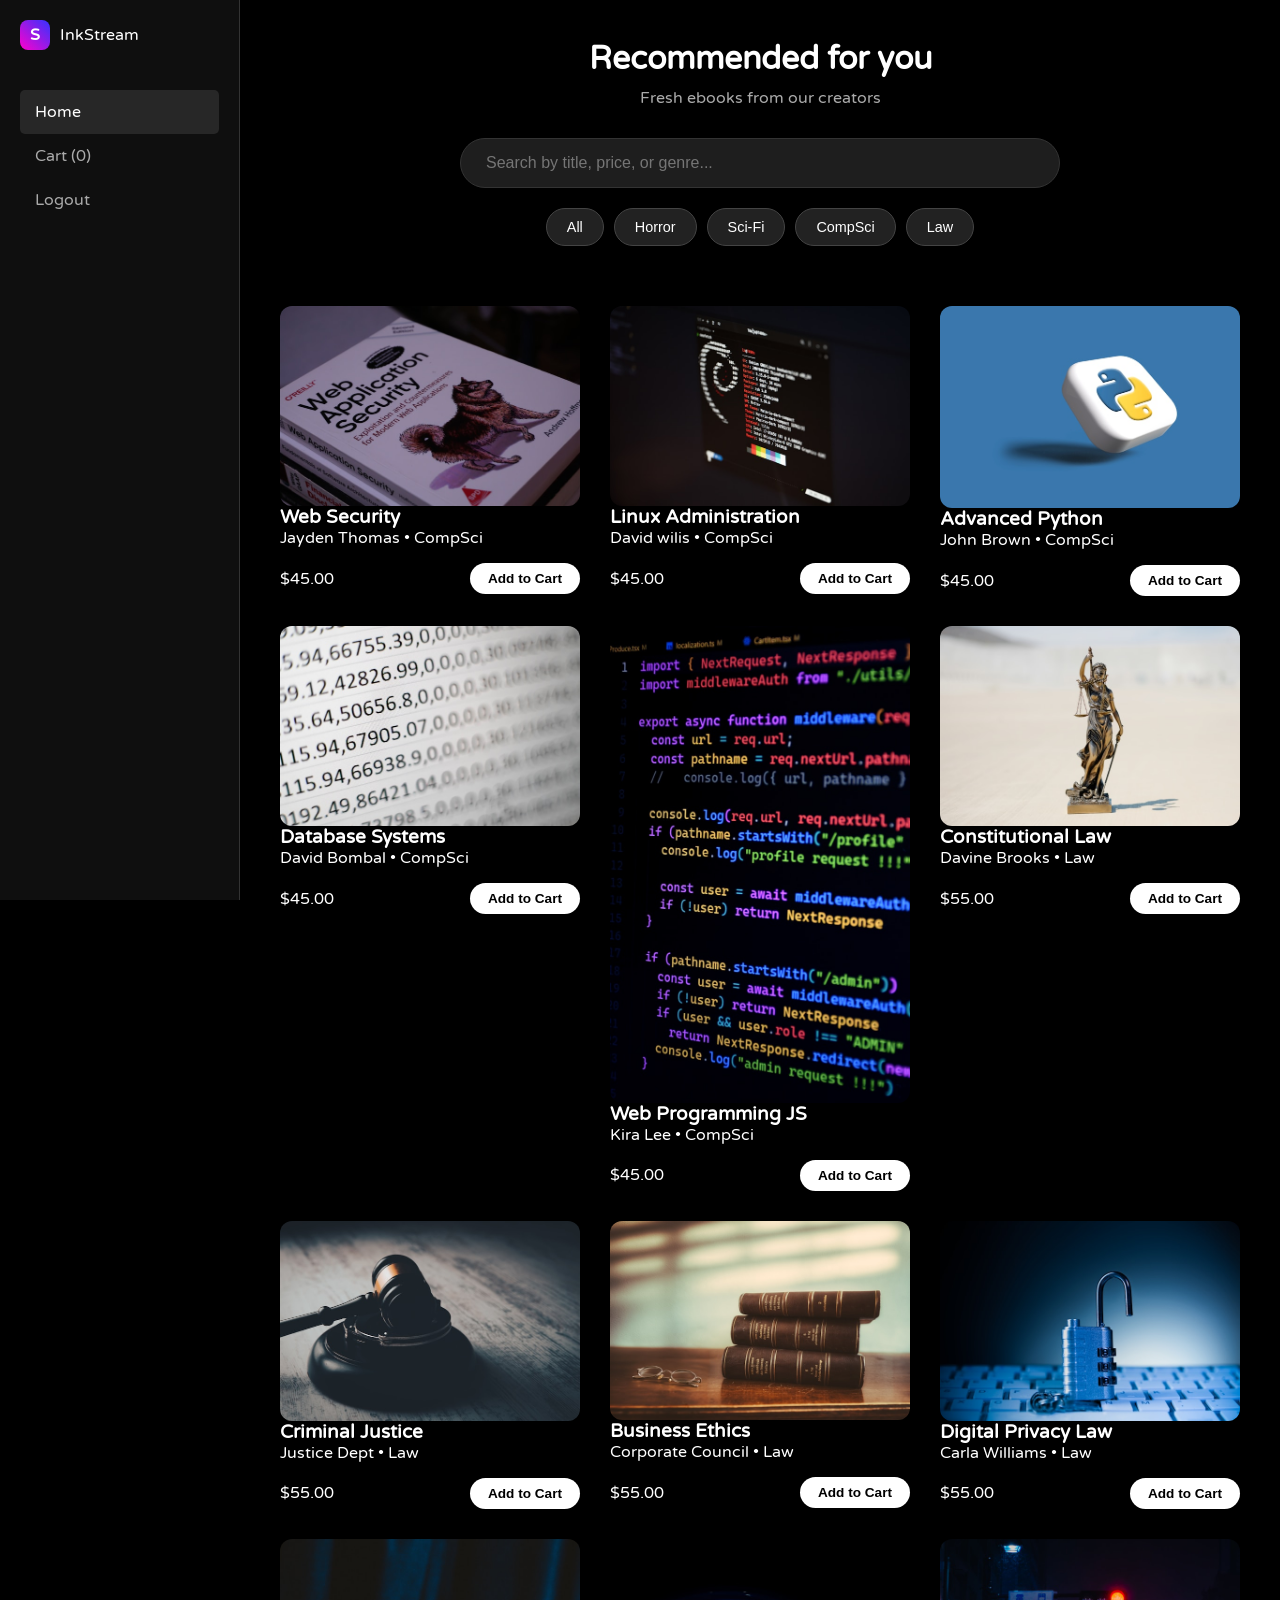
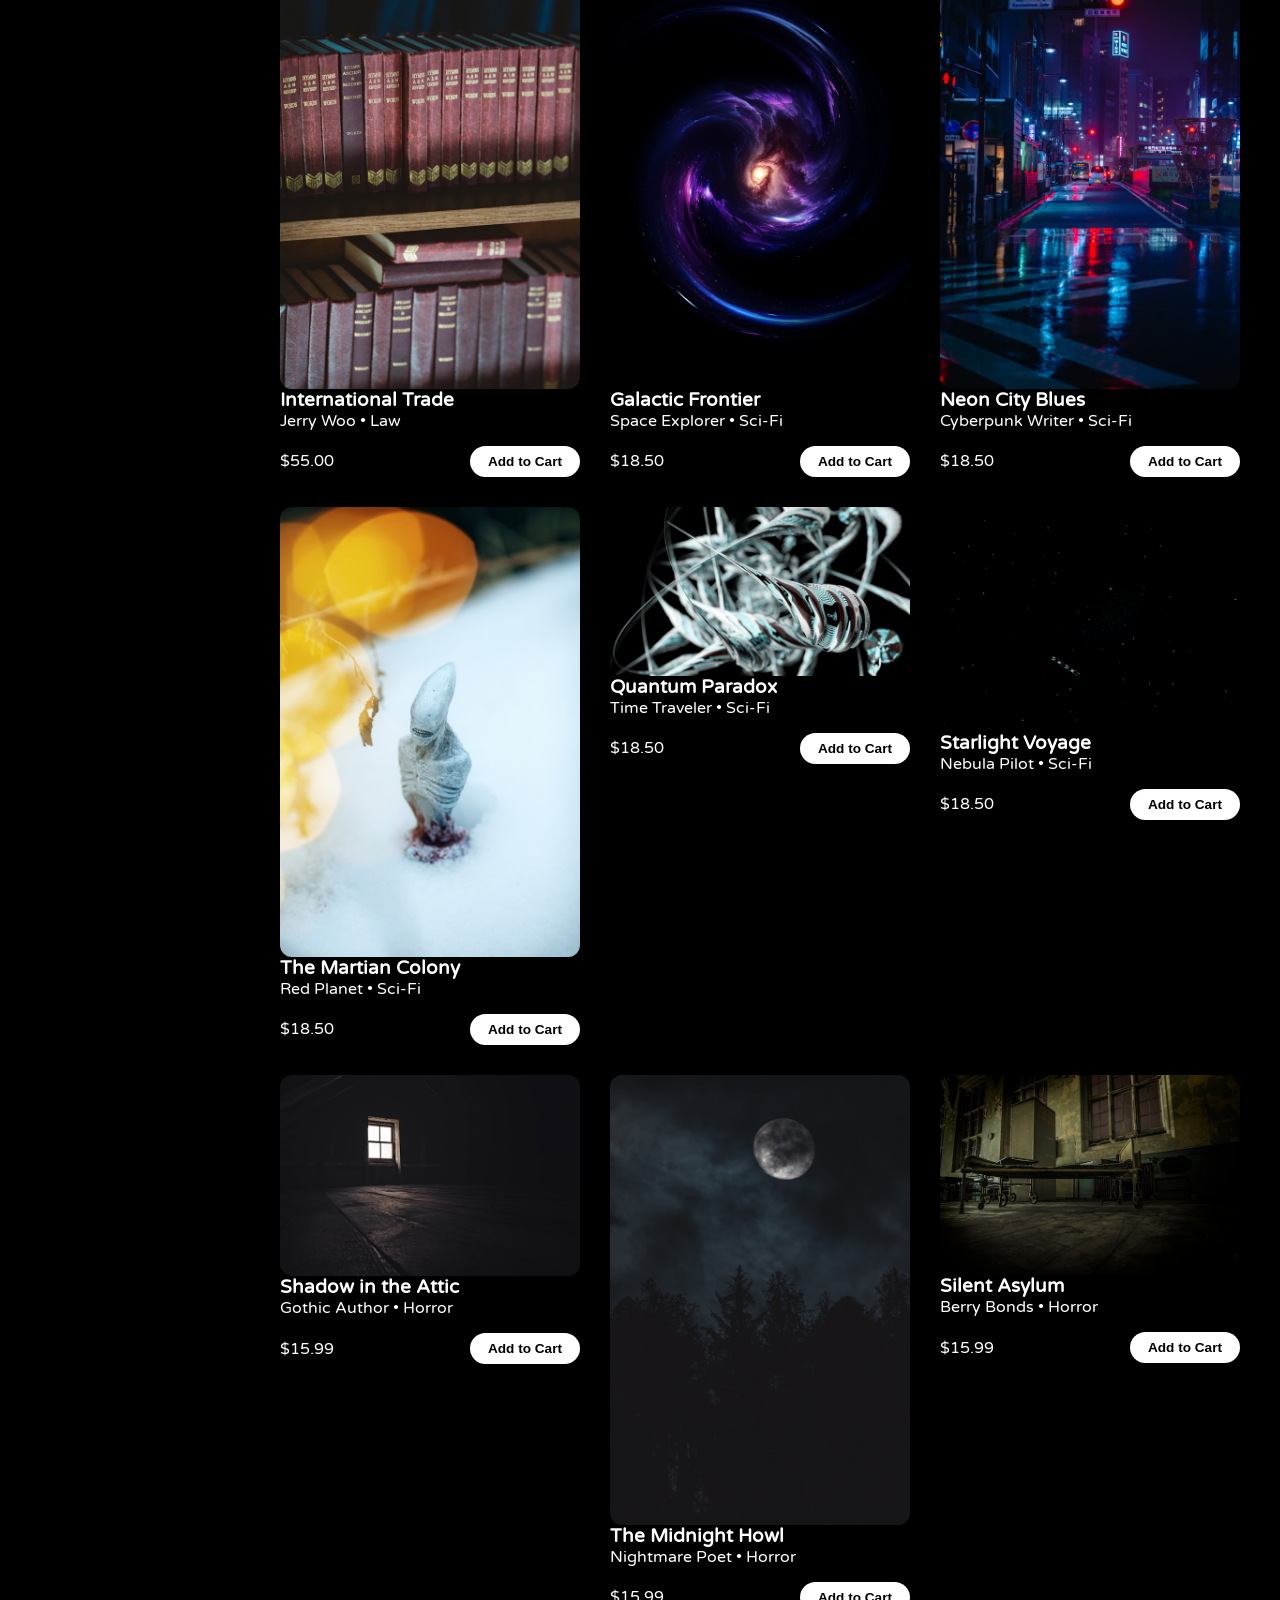
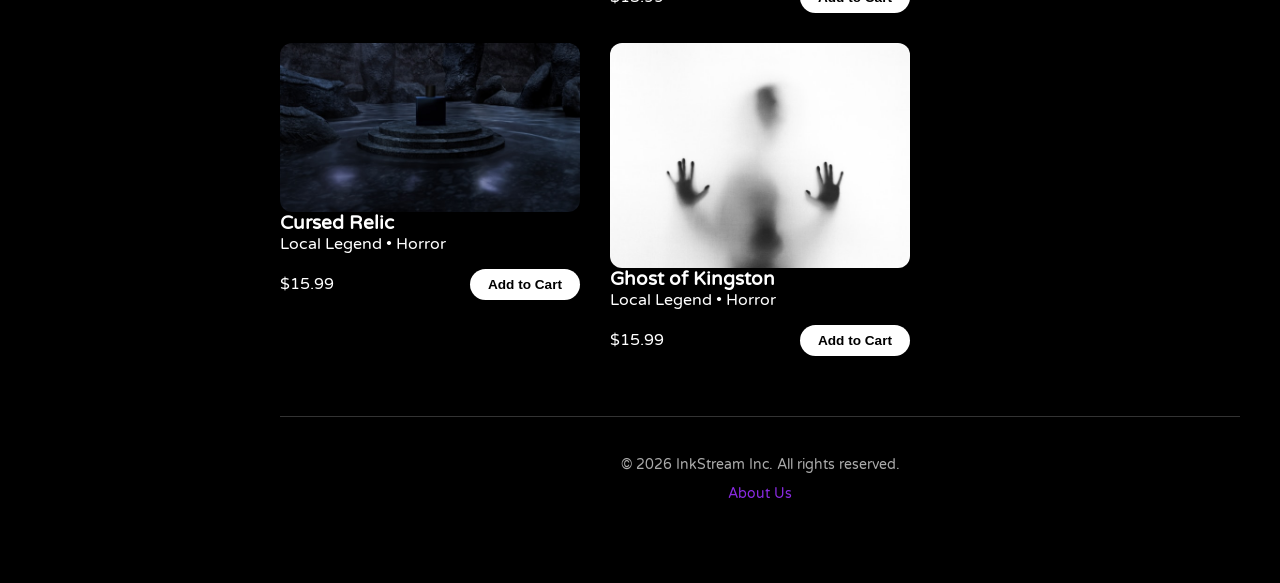
==== 2210171_Jayden_Thomas/Codes/products.html @ f6383609 "Add files via upload" ====
<!DOCTYPE html>
<html lang="en">
<head>
    <meta charset="UTF-8">
    <title>InkStream - Library</title>
    <link rel="preconnect" href="https://fonts.googleapis.com">
    <link rel="preconnect" href="https://fonts.gstatic.com" crossorigin>
    <link href="https://fonts.googleapis.com/css2?family=Audiowide&family=Varela+Round&display=swap" rel="stylesheet">
    <link rel="stylesheet" href="../CSS/products.css">
</head>
<body class="library-body">
    <nav class="sidebar">
        <div class="logo-container">
            <span class="logo-icon">S</span>
            <span class="logo-text">InkStream</span>
        </div>
        <ul class="nav-links">
            <li><a href="#" class="active">Home</a></li>
            <li><a href="cart.html">Cart (<span id="cart-count">0</span>)</a></li>
            <li><a href="index.html">Logout</a></li>
        </ul>
    </nav>

    <main class="main-content">
        <header class="content-header">
            <h1>Recommended for you</h1>
            <p class="subtitle">Fresh ebooks from our creators</p>
            
            <div class="filter-bar">
                <input type="text" id="masterSearch" onkeyup="searchBooks()" placeholder="Search by title, price, or genre...">
                
                <div class="genre-list">
                    <button class="genre-tag" onclick="filterGenre('all')">All</button>
                    <button class="genre-tag" onclick="filterGenre('Horror')">Horror</button>
                    <button class="genre-tag" onclick="filterGenre('Sci-Fi')">Sci-Fi</button>
                    <button class="genre-tag" onclick="filterGenre('CompSci')">CompSci</button>
                    <button class="genre-tag" onclick="filterGenre('Law')">Law</button>
                </div>
            </div>
        </header>

        <section id="book-grid" class="video-style-grid"></section>

        <footer class="site-footer">
            <p>&copy; 2026 InkStream Inc. All rights reserved.</p>
            <a href="aboutus.html">About Us</a>
        </footer>
    </main>

    <script src="products.js"></script>
</body>
</html>
---- 2210171_Jayden_Thomas/CSS/products.css ----
/* Global Variables */
:root {
    --bg-dark: #000000;
    --sidebar-bg: #0f0f0f;
    --accent-color: #ffffff;
    --text-main: #ffffff;
    --text-muted: #aaaaaa;
    --input-bg: #1e1e1e;
    --border-color: #333333;
    --card-bg: #121212;
}

/* Reset and Base Selectors */
* {
    margin: 0;
    padding: 0;
    box-sizing: border-box;
}


body {
  
    font-family: "Varela Round", sans-serif;
    font-weight: 400;
    font-style: normal;
    background-color: var(--bg-dark);
    color: var(--text-main);
    display: flex; /* Flexbox layout */
    min-height: 100vh;
}

/* Sidebar & Navigation */
.sidebar {
    width: 240px;
    background-color: var(--sidebar-bg);
    border-right: 1px solid var(--border-color);
    padding: 20px;
    position: fixed; /* Keeps sidebar visible while scrolling library */
    height: 100vh;
    z-index: 100;
}

.logo-container {
    display: flex;
    align-items: center;
    gap: 10px;
    margin-bottom: 40px;
}

.logo-icon {
    background: linear-gradient(45deg, #ff00cc, #3333ff);
    padding: 5px 10px;
    border-radius: 8px;
    font-weight: bold;
}

.nav-links {
    list-style: none;
}

.nav-links li a {
    text-decoration: none;
    color: var(--text-muted);
    display: block;
    padding: 12px 15px;
    border-radius: 5px;
    transition: 0.3s;
}

.nav-links li a.active, .nav-links li a:hover {
    background-color: rgba(255, 255, 255, 0.1);
    color: var(--text-main);
}

/* Library Content & Search Area */
.main-content {
    flex-grow: 1;
    margin-left: 240px; /* Offset for fixed sidebar */
    padding: 40px;
    display: flex;
    flex-direction: column;
}

.content-header {
    text-align: center;
    margin-bottom: 40px;
}

.content-header h1 {
    font-size: 2rem;
    margin-bottom: 10px;
}

.subtitle {
    color: var(--text-muted);
}

.filter-bar {
    display: flex;
    flex-direction: column;
    align-items: center;
    gap: 20px;
    margin-top: 30px;
}

/* IA#2: Styled Search Pill */
#masterSearch {
    width: 100%;
    max-width: 600px;
    padding: 15px 25px;
    background-color: var(--input-bg);
    border: 1px solid var(--border-color);
    border-radius: 30px;
    color: #fff;
    font-size: 1rem;
    outline: none;
    transition: border-color 0.3s, box-shadow 0.3s;
}

#masterSearch:focus {
    border-color: var(--accent-color);
    box-shadow: 0 0 10px rgba(255, 255, 255, 0.1);
}

.genre-list {
    display: flex;
    gap: 10px;
    flex-wrap: wrap;
    justify-content: center;
}

.genre-tag {
    background-color: #222;
    color: #fff;
    border: 1px solid #444;
    padding: 10px 20px;
    border-radius: 25px;
    cursor: pointer;
    font-size: 0.9rem;
    transition: 0.2s ease;
}

.genre-tag:hover, .genre-tag.active {
    background-color: var(--accent-color);
    color: #000;
    font-weight: bold;
}

/* Video-Style Book Grid */
.video-style-grid {
    display: grid;
    grid-template-columns: repeat(auto-fill, minmax(300px, 1fr));
    gap: 30px;
    margin-top: 20px;
}


.book-card {
  transition: transform 0.3s ease, box-shadow 0.3s ease;
  cursor: pointer;
}

.book-card:hover {
  transform: translateY(-8px);
  box-shadow: 0 10px 20px rgba(0, 255, 65, 0.2); /* Matches your terminal green */
}

.thumbnail-container {
    width: 100%;
    aspect-ratio: 16 / 9;
    overflow: hidden;
    border-radius: 12px;
    background-color: #1a1a1a;
    margin-bottom: 15px;
}

.thumbnail-container img {
    width: 100%;
    height: 100%;
    object-fit: contain; /* High-quality display for book covers */
    background-color: #121212;
    transition: transform 0.3s ease;
}

.book-card:hover img {
    transform: scale(1.05);
}

.book-meta {
    display: flex;
    gap: 12px;
}

.author-vatar {
    width: 40px;
    height: 40px;
    background: linear-gradient(135deg, #333, #555);
    border-radius: 50%;
    flex-shrink: 0;
}

.meta-text h3 {
    font-size: 1rem;
    color: #fff;
    margin-bottom: 4px;
    line-height: 1.2;
    display: -webkit-box;
    -webkit-line-clamp: 2;
    -webkit-box-orient: vertical;
    overflow: hidden;
}

.meta-text p {
    font-size: 0.85rem;
    color: var(--text-muted);
}

.buy-row {
    display: flex;
    justify-content: space-between;
    align-items: center;
    margin-top: 15px;
}

.price-tag {
    font-weight: bold;
    color: #fff;
    font-size: 1rem;
}

.center-image {
  display: block;
  margin: 0 auto;
  max-width: 100%;
  height: auto;
  border-radius: 12px;
}

.add-btn {
    background: var(--accent-color);
    color: #000;
    border: none;
    padding: 8px 18px;
    border-radius: 20px;
    font-weight: bold;
    font-size: 0.85rem;
    cursor: pointer;
    transition: 0.2s;
}

.add-btn:hover {
    background-color: #ccc;
}

/* Mobile Responsive Design */
@media (max-width: 600px) {
    body {
        flex-direction: column;
    }
    .sidebar {
        width: 100%;
        height: auto;
        position: relative;
        border-right: none;
        border-bottom: 1px solid var(--border-color);
    }
    .main-content {
        margin-left: 0;
        padding: 20px;
    }
    .video-style-grid {
        grid-template-columns: 1fr;
    }
}


/* Layout adapts logically */
.site-footer {
    margin-top: 60px;       /* Adds space above the footer */
    padding: 40px 20px;     /* Internal padding for breathing room */
    text-align: center;     /* Centers copyright and link */
    border-top: 1px solid var(--border-color); /* Subtle divider line */
}

.site-footer p {
    color: var(--text-muted);
    font-size: 0.85rem;
    margin-bottom: 10px;    /* Spaces copyright text from the link */
}

/* Styling the About Us link */
.site-footer a {
    color: #8a2be2;         /* Brand purple from your logo */
    text-decoration: none;
    font-size: 0.9rem;
    font-weight: 500;
    transition: 0.3s;
}

.site-footer a:hover {
    color: var(--text-main);
    text-decoration: underline;
}
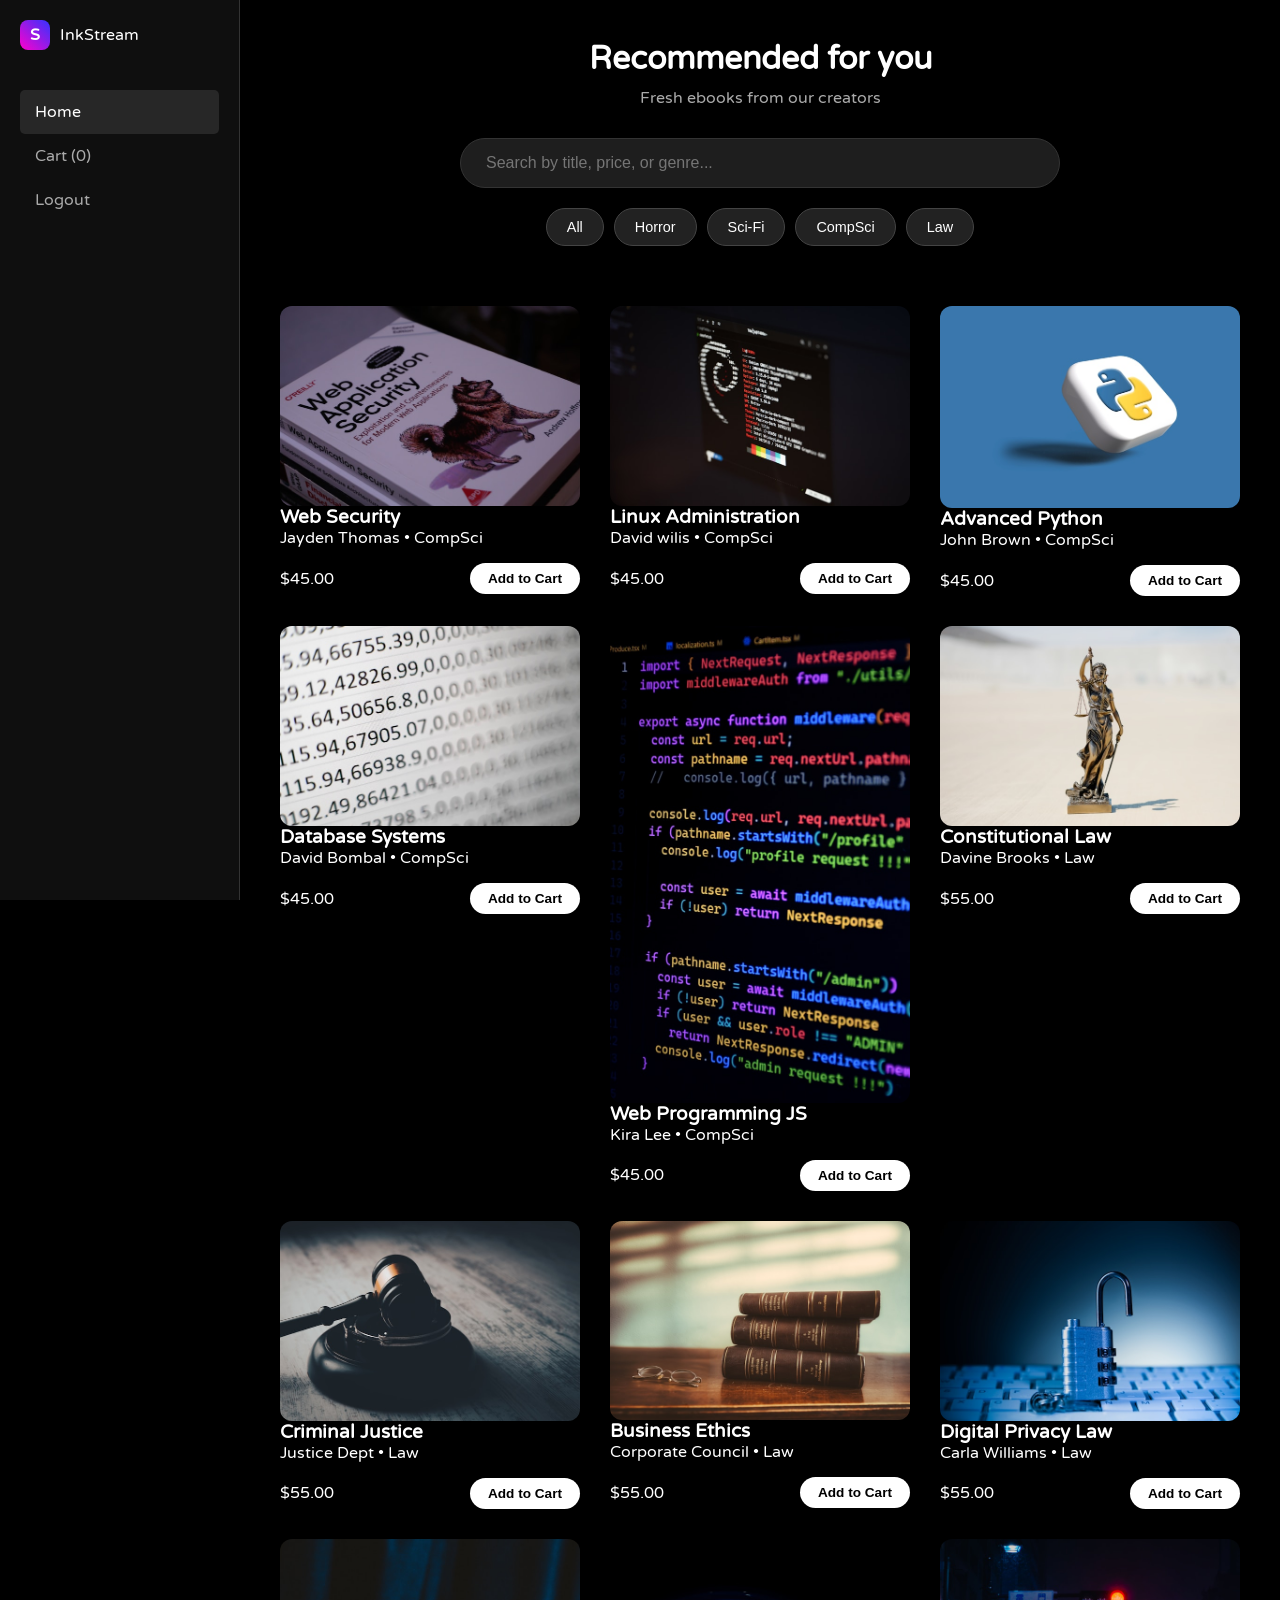
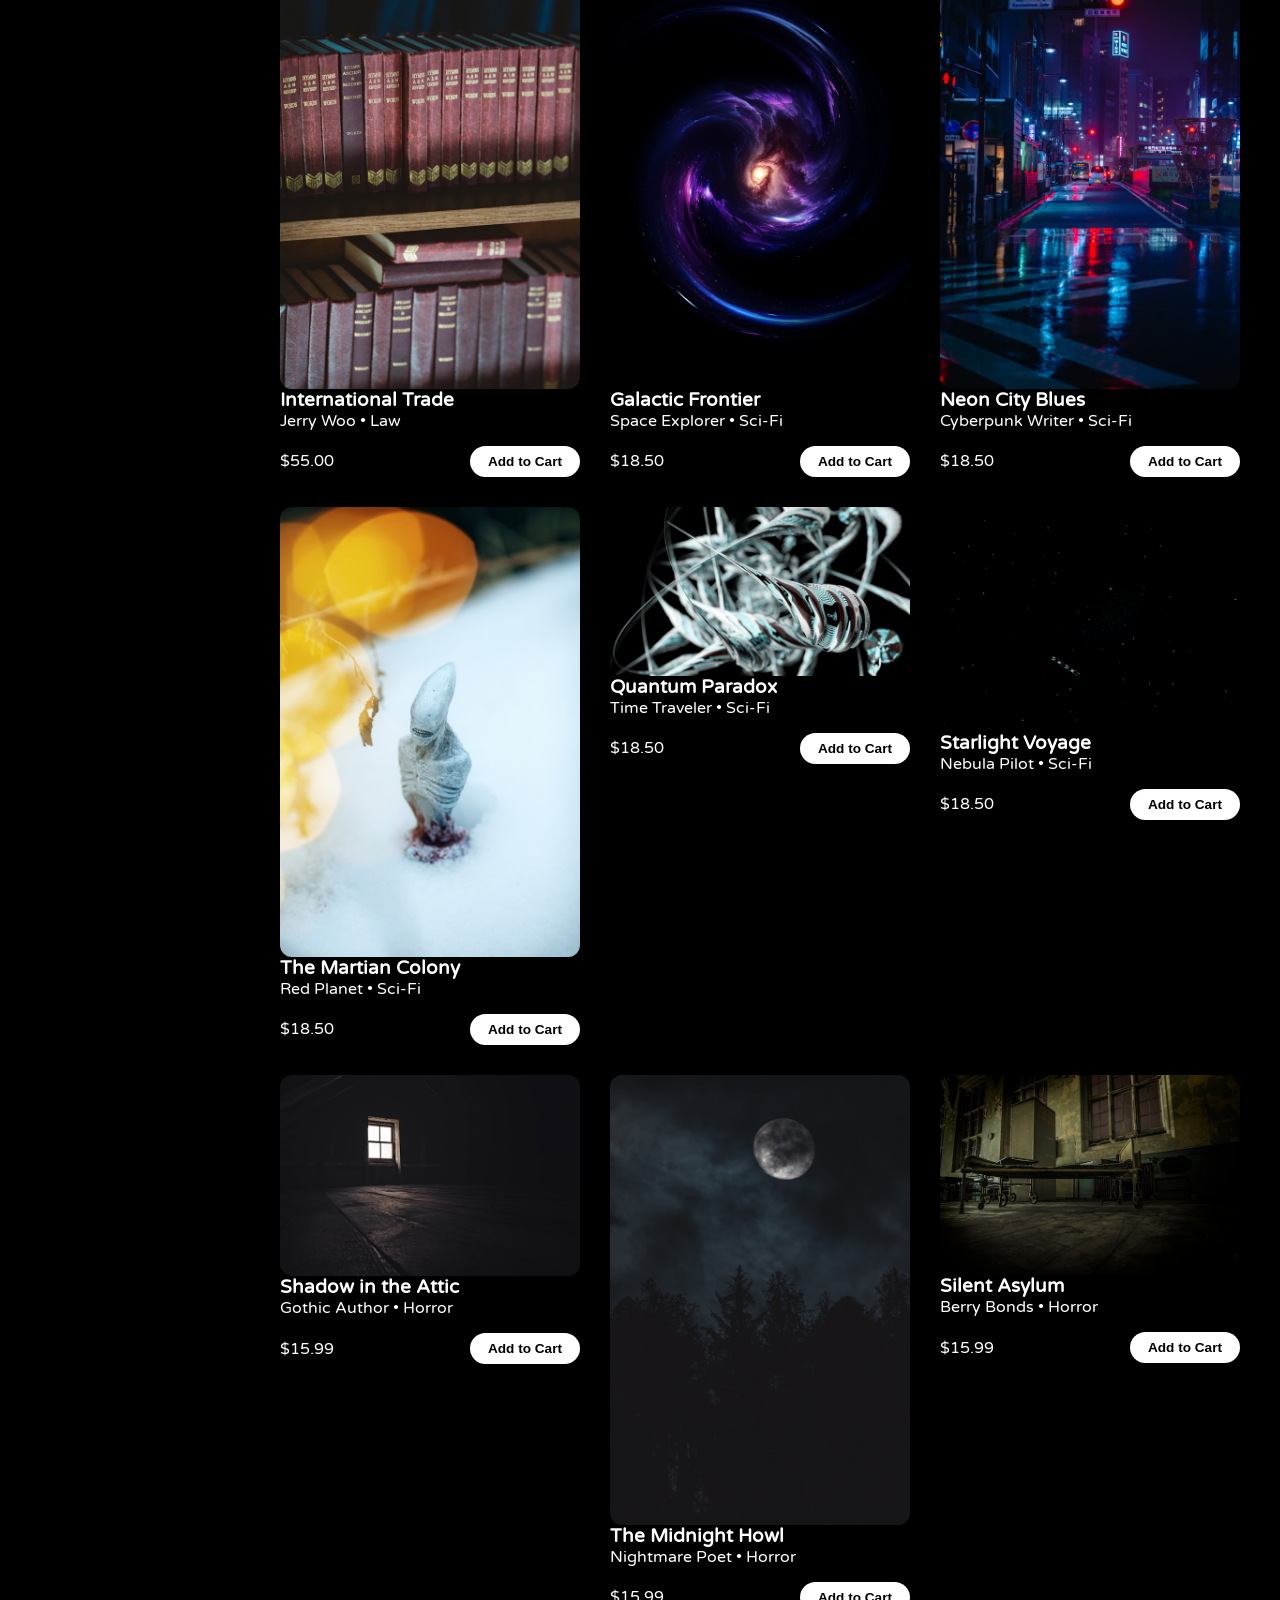
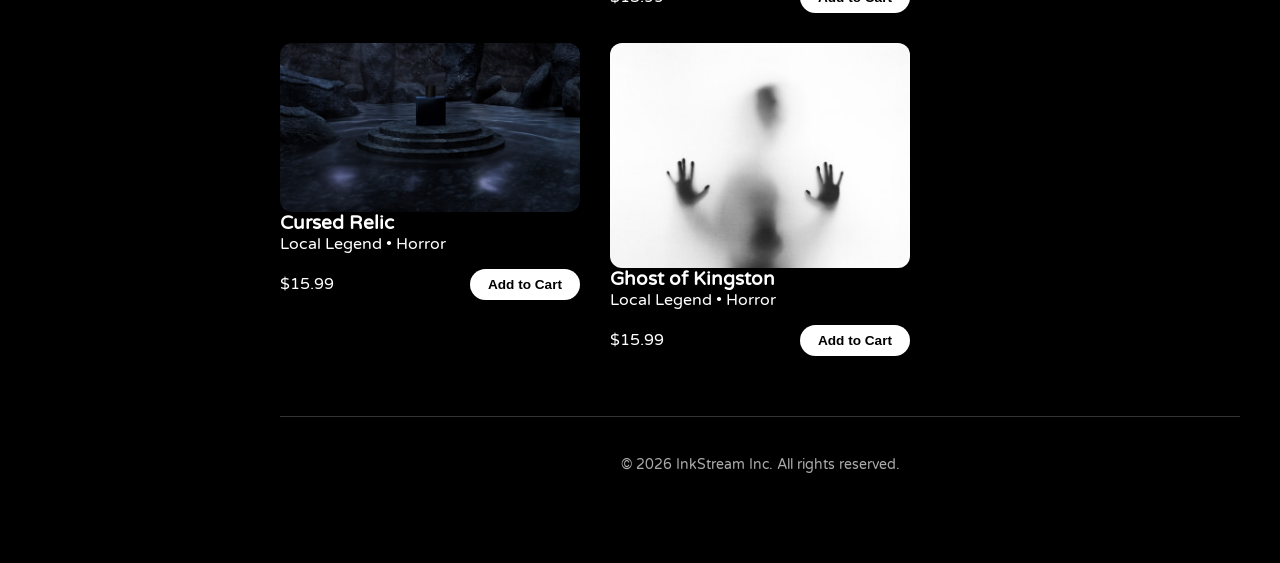
==== commit a145a742: "Update products.html" ====
--- a/2210171_Jayden_Thomas/Codes/products.html
+++ b/2210171_Jayden_Thomas/Codes/products.html
@@ -43,10 +43,9 @@
 
         <footer class="site-footer">
             <p>&copy; 2026 InkStream Inc. All rights reserved.</p>
-            <a href="aboutus.html">About Us</a>
         </footer>
     </main>
 
     <script src="products.js"></script>
 </body>
-</html>+</html>
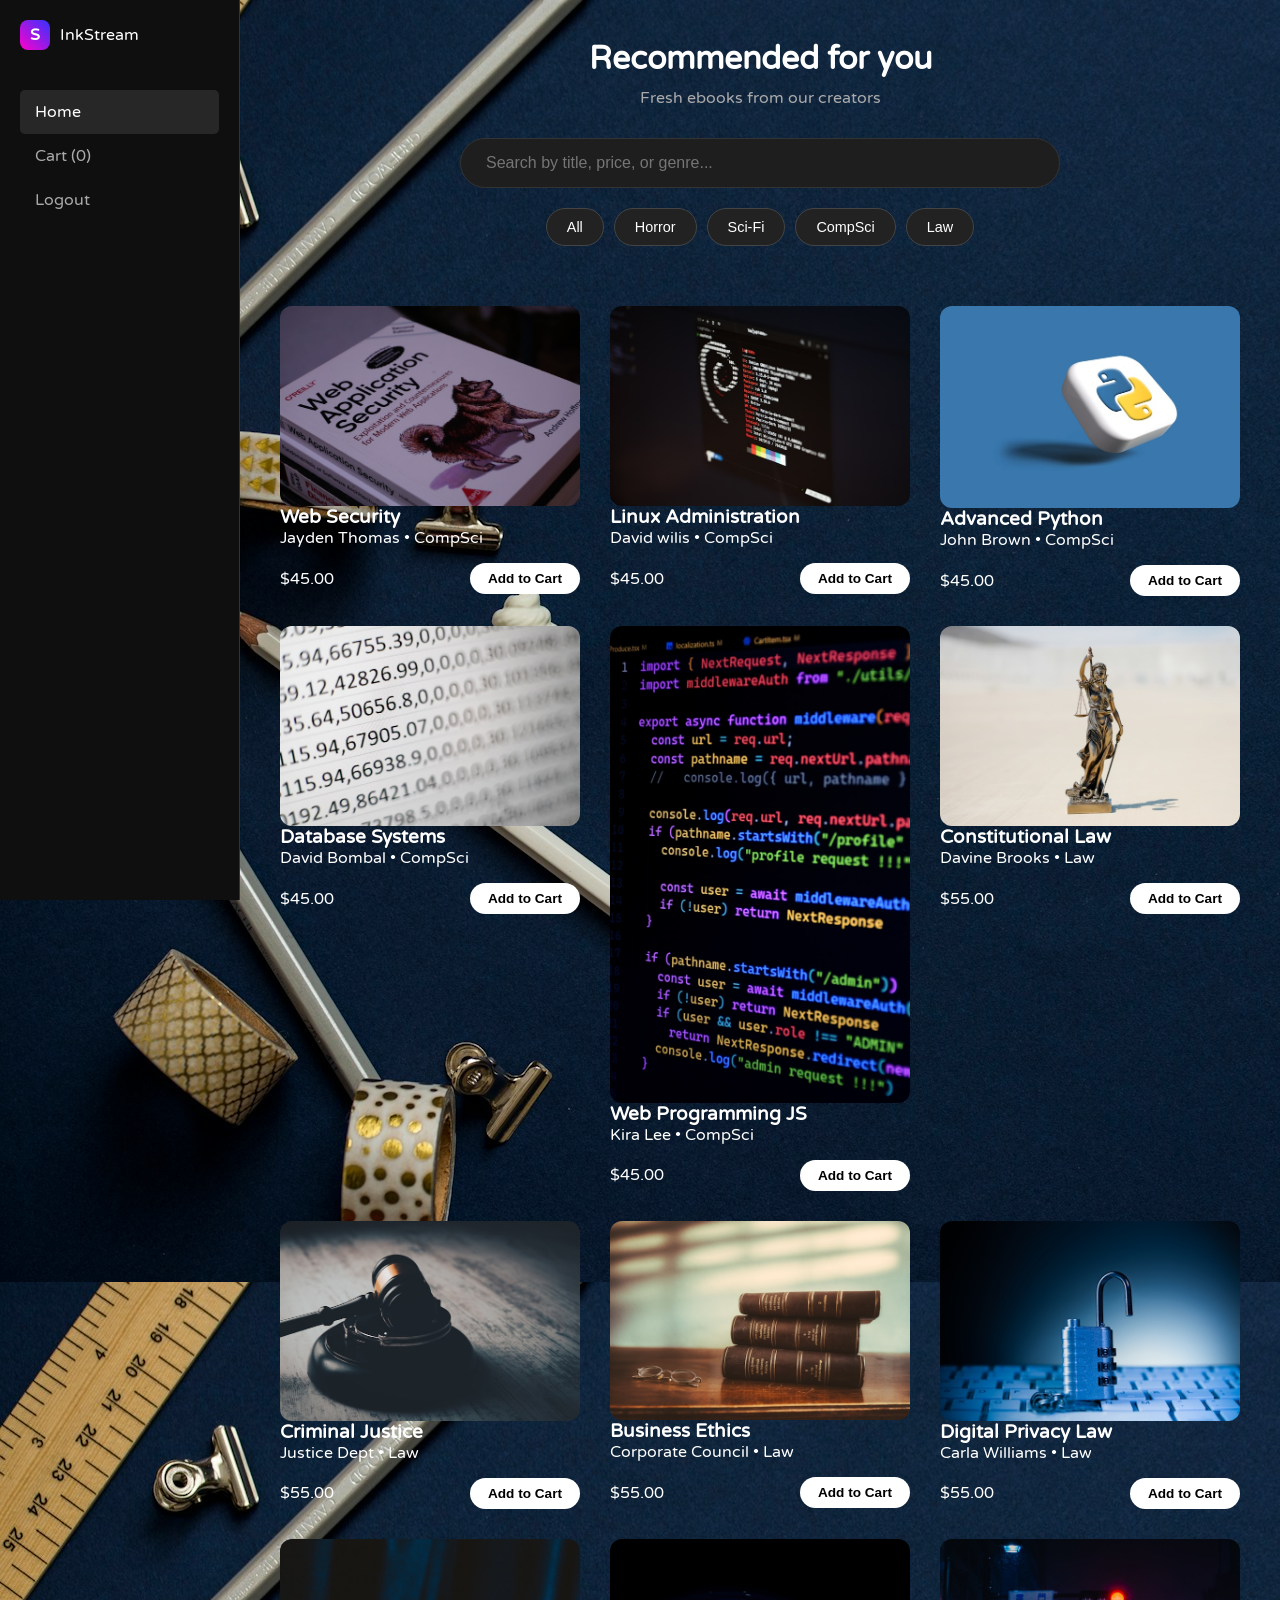
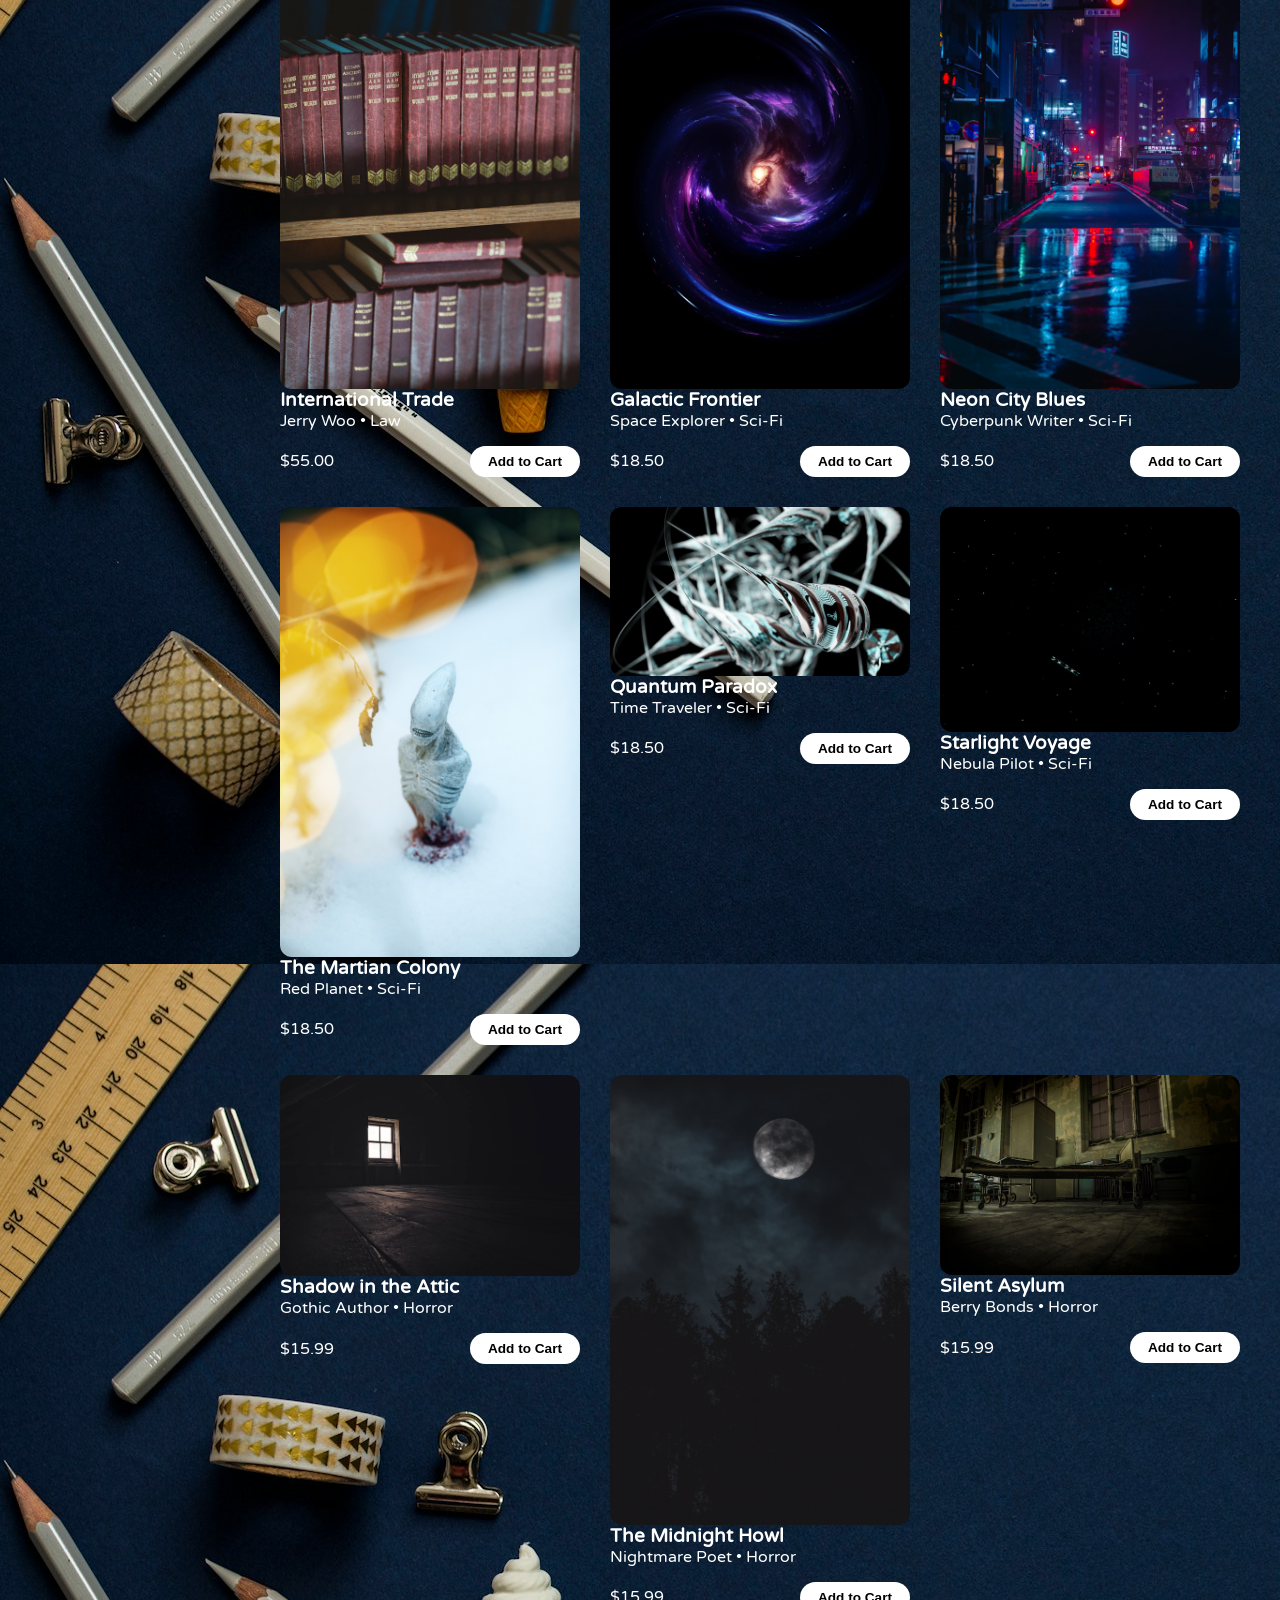
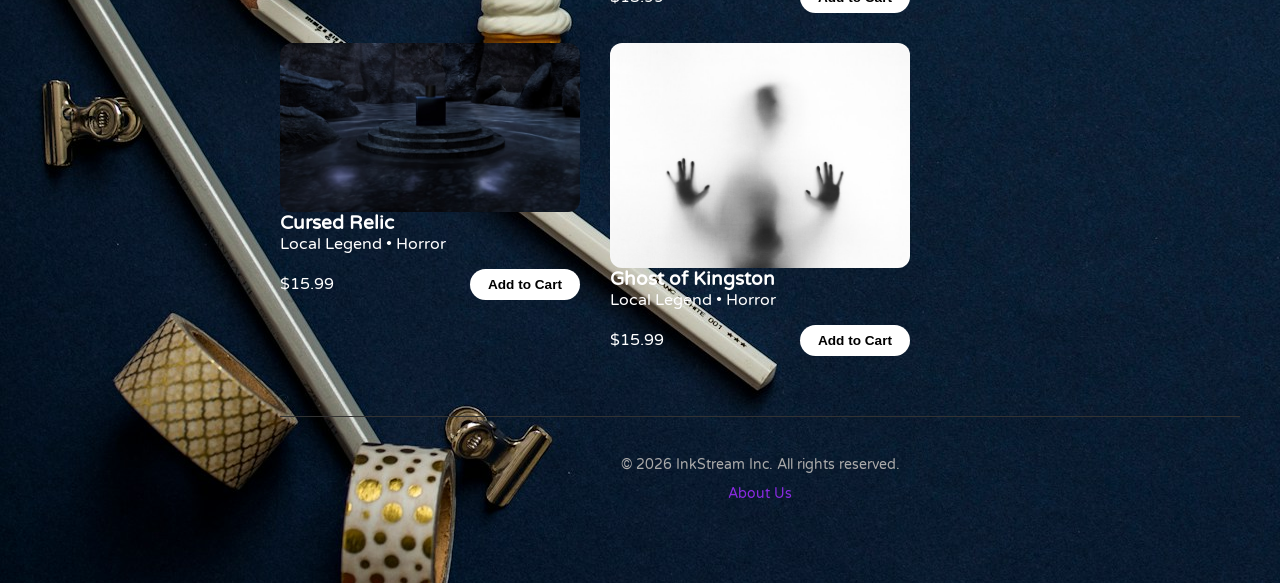
==== commit 88eea311: "Add files via upload" ====
--- a/2210171_Jayden_Thomas/Codes/products.html
+++ b/2210171_Jayden_Thomas/Codes/products.html
@@ -43,9 +43,10 @@
 
         <footer class="site-footer">
             <p>&copy; 2026 InkStream Inc. All rights reserved.</p>
+            <a href="aboutus.html">About Us</a>
         </footer>
     </main>
 
     <script src="products.js"></script>
 </body>
-</html>
+</html>
--- a/2210171_Jayden_Thomas/CSS/products.css
+++ b/2210171_Jayden_Thomas/CSS/products.css
@@ -19,7 +19,8 @@
 
 
 body {
-  
+    background-image: url("../Assessts/Background/img3.jpg");
+    width: auto;
     font-family: "Varela Round", sans-serif;
     font-weight: 400;
     font-style: normal;
